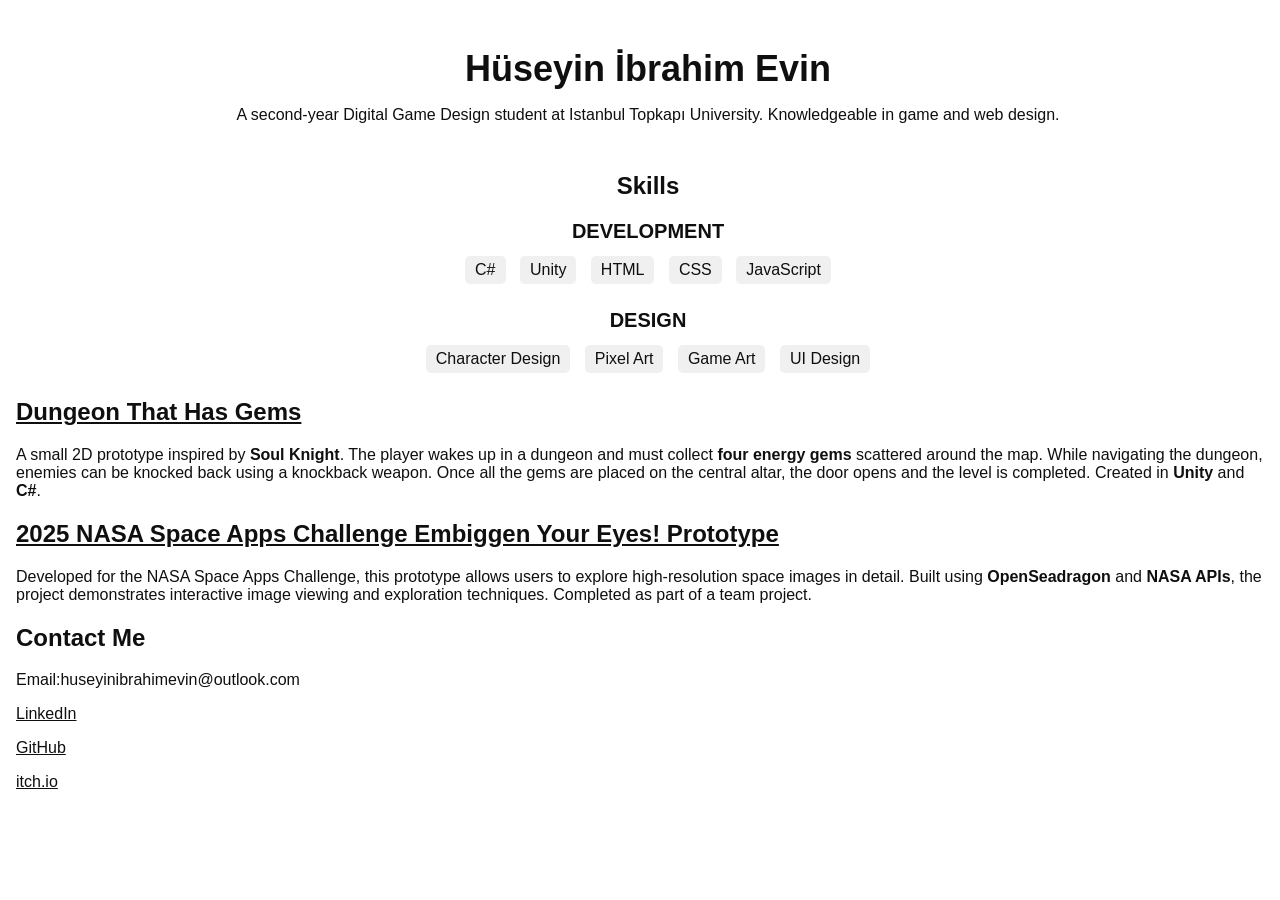
==== index.html @ 10163634 "main" ====
<!DOCTYPE html>
<html lang="en">
  <head>
    <meta charset="UTF-8" />
    <meta name="viewport" content="width=device-width, initial-scale=1.0" />
    <title>Portfolio</title>
    <link rel="stylesheet" href="style.css" />
  </head>
  <body>
    <section id="About">
      <h1>Hüseyin İbrahim Evin</h1>
      <p>
        A second-year Digital Game Design student at Istanbul Topkapı
        University. Knowledgeable in game and web design.
      </p>
    </section>

    <section id="skills" class="section">
      <h1>Skills</h1>
      <div class="skills-list">
        <h3>DEVELOPMENT</h3>
        <span>C#</span>
        <span>Unity</span>
        <span>HTML</span>
        <span>CSS</span>
        <span>JavaScript</span>
        <h3>DESIGN</h3>
        <span>Character Design</span>
        <span>Pixel Art</span>
        <span>Game Art</span>
        <span>UI Design</span>
      </div>
    </section>

    <section id="Projects">
      <div>
        <h2>
          <a href="https://kendaalpasa.itch.io/dungeon-that-has-gems"
            >Dungeon That Has Gems</a
          >
        </h2>
        <p>
          A small 2D prototype inspired by <strong>Soul Knight</strong>. The
          player wakes up in a dungeon and must collect
          <strong>four energy gems</strong> scattered around the map. While
          navigating the dungeon, enemies can be knocked back using a knockback
          weapon. Once all the gems are placed on the central altar, the door
          opens and the level is completed. Created in
          <strong>Unity</strong> and <strong>C#</strong>.
        </p>

        <h2>
          <a href="https://terra-eta-liva.vercel.app/"
            >2025 NASA Space Apps Challenge Embiggen Your Eyes! Prototype</a
          >
        </h2>
        <p>
          Developed for the NASA Space Apps Challenge, this prototype allows
          users to explore high-resolution space images in detail. Built using
          <strong>OpenSeadragon</strong> and <strong>NASA APIs</strong>, the
          project demonstrates interactive image viewing and exploration
          techniques. Completed as part of a team project.
        </p>
      </div>
    </section>

    <section id="Contact">
      <h2>Contact Me</h2>
      <p>Email:huseyinibrahimevin@outlook.com</p>
      <p>
        <a
          href="https://www.linkedin.com/in/h%C3%BCseyin-ibrahim-evin-b07b41365/"
          >LinkedIn</a
        >
      </p>
      <p><a href="https://github.com/kendalpasa">GitHub</a></p>
      <p><a href="https://kendaalpasa.itch.io/">itch.io</a></p>
    </section>

    <script src="script.js"></script>
  </body>
</html>
---- style.css ----
body {
  font-family: Arial, sans-serif;
  margin: 1rem;
  padding: 0;
  color: rgb(15, 15, 15);
}

h3 {
  margin-bottom: 0.5rem;
  font-size: 20px;
}

a {
  text-decoration-style: solid;
  color: rgb(15, 15, 15);
}

#About {
  margin-top: 3rem;
  padding-left: 1rem;
  text-align: center;
  font-size: 16px;
  margin-left: auto;
  margin-right: auto;
}
#About h1 {
  font-size: 36px;
  margin-bottom: 1rem;
}

#skills {
  margin-top: 3rem;
  padding-left: 1rem;
  text-align: center;
  font-size: 16px;
  margin-left: auto;
  margin-right: auto;
}

.skills-list span {
  display: inline-block;
  background-color: #f0f0f0;
  border-radius: 5px;
  padding: 5px 10px;
  margin: 5px;
}
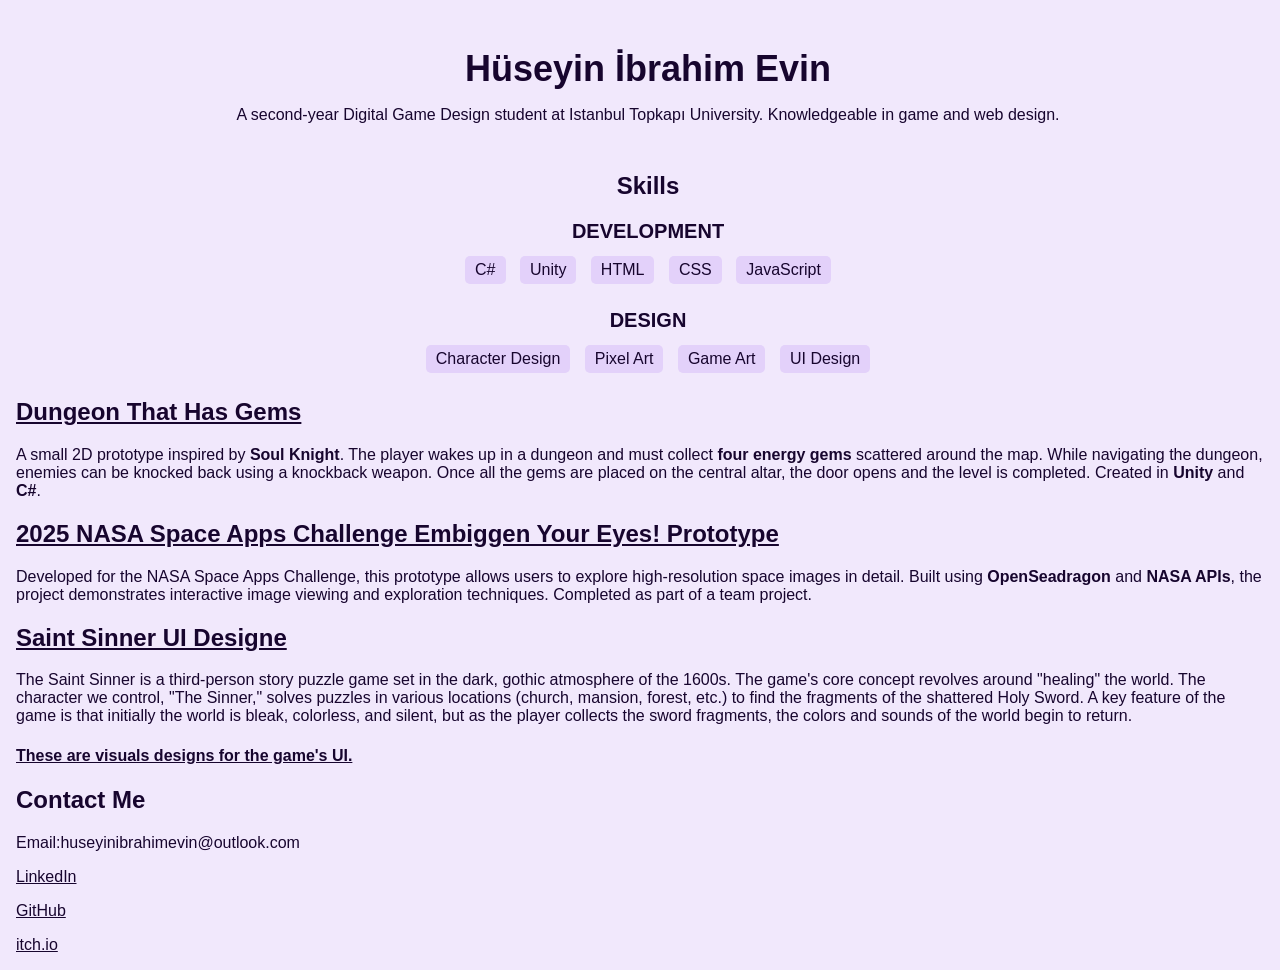
==== commit 05386a0f: "saintsinnerUIdesigne" ====
--- a/index.html
+++ b/index.html
@@ -61,6 +61,21 @@
           project demonstrates interactive image viewing and exploration
           techniques. Completed as part of a team project.
         </p>
+
+        <h2><a href="saintsinnerUI.html">Saint Sinner UI Designe</a></h2>
+        <p>
+          The Saint Sinner is a third-person story puzzle game set in the dark,
+          gothic atmosphere of the 1600s. The game's core concept revolves
+          around "healing" the world. The character we control, "The Sinner,"
+          solves puzzles in various locations (church, mansion, forest, etc.) to
+          find the fragments of the shattered Holy Sword. A key feature of the
+          game is that initially the world is bleak, colorless, and silent, but
+          as the player collects the sword fragments, the colors and sounds of
+          the world begin to return.
+          <a href="saintsinnerUI.html"
+            ><h4>These are visuals designs for the game's UI.</h4></a
+          >
+        </p>
       </div>
     </section>
 
--- a/style.css
+++ b/style.css
@@ -2,7 +2,8 @@
   font-family: Arial, sans-serif;
   margin: 1rem;
   padding: 0;
-  color: rgb(15, 15, 15);
+  background-color: #f1e8fc;
+  color: #17052e;
 }
 
 h3 {
@@ -12,7 +13,7 @@
 
 a {
   text-decoration-style: solid;
-  color: rgb(15, 15, 15);
+  color: #17052e;
 }
 
 #About {
@@ -39,8 +40,20 @@
 
 .skills-list span {
   display: inline-block;
-  background-color: #f0f0f0;
+  background-color: #e3d1fa;
   border-radius: 5px;
   padding: 5px 10px;
   margin: 5px;
 }
+
+.saintsinnerUI {
+  text-align: center;
+  margin-top: 2rem;
+}
+
+.saintsinnerUI img {
+  max-width: 800px;
+  height: auto;
+  display: flex;
+  margin: 1rem auto;
+}
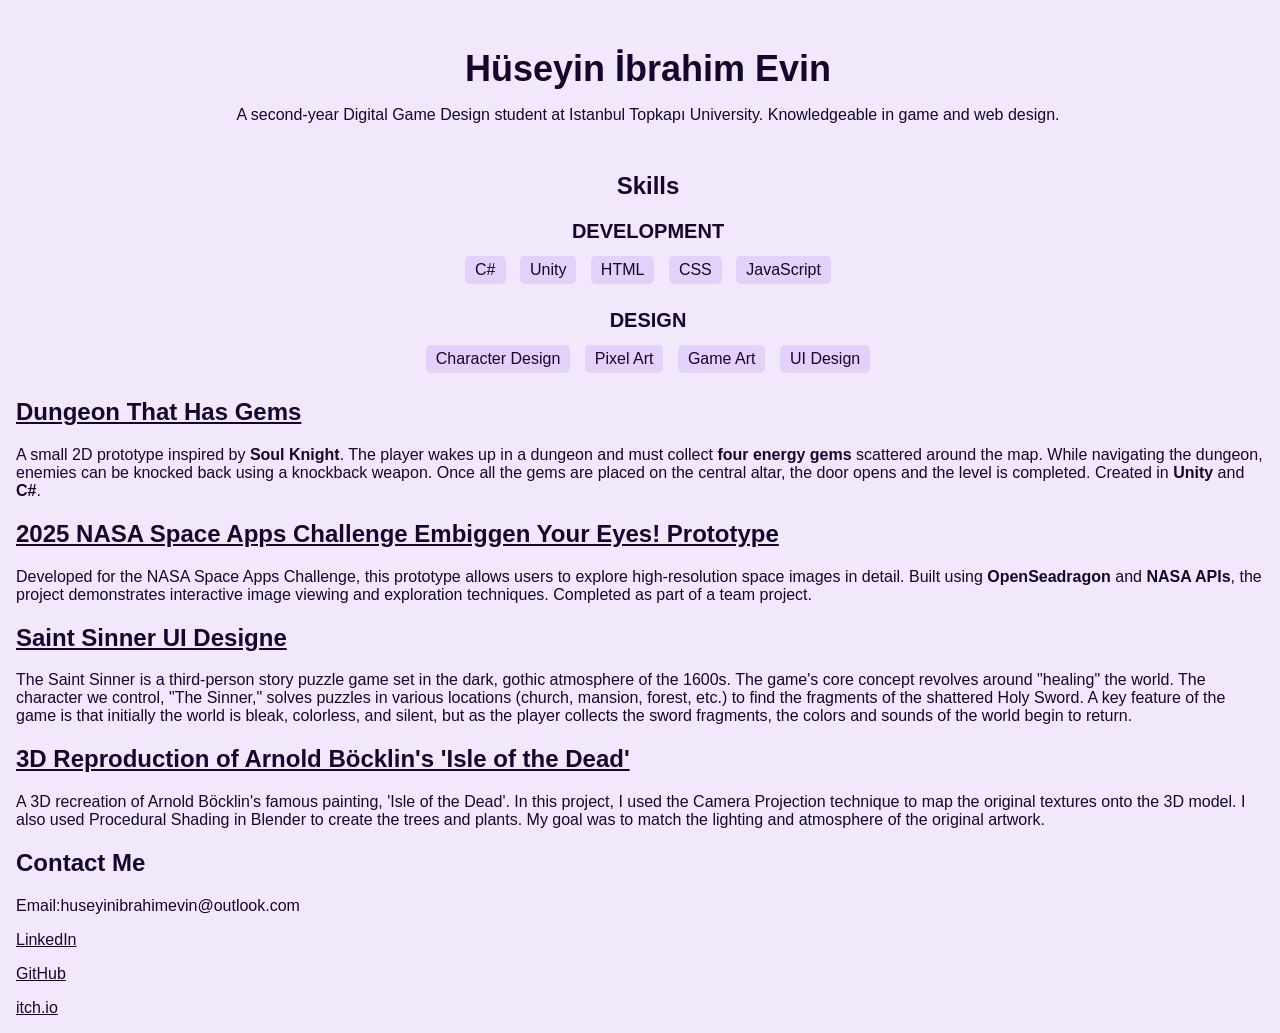
==== commit f0b274ee: "bug" ====
--- a/index.html
+++ b/index.html
@@ -1,97 +1,98 @@
 <!DOCTYPE html>
 <html lang="en">
-  <head>
-    <meta charset="UTF-8" />
-    <meta name="viewport" content="width=device-width, initial-scale=1.0" />
-    <title>Portfolio</title>
-    <link rel="stylesheet" href="style.css" />
-  </head>
-  <body>
-    <section id="About">
-      <h1>Hüseyin İbrahim Evin</h1>
+
+<head>
+  <meta charset="UTF-8" />
+  <meta name="viewport" content="width=device-width, initial-scale=1.0" />
+  <title>Portfolio</title>
+  <link rel="stylesheet" href="style.css" />
+</head>
+
+<body>
+  <section id="About">
+    <h1>Hüseyin İbrahim Evin</h1>
+    <p>
+      A second-year Digital Game Design student at Istanbul Topkapı
+      University. Knowledgeable in game and web design.
+    </p>
+  </section>
+
+  <section id="skills" class="section">
+    <h1>Skills</h1>
+    <div class="skills-list">
+      <h3>DEVELOPMENT</h3>
+      <span>C#</span>
+      <span>Unity</span>
+      <span>HTML</span>
+      <span>CSS</span>
+      <span>JavaScript</span>
+      <h3>DESIGN</h3>
+      <span>Character Design</span>
+      <span>Pixel Art</span>
+      <span>Game Art</span>
+      <span>UI Design</span>
+    </div>
+  </section>
+
+  <section id="Projects">
+    <div>
+      <h2>
+        <a href="https://kendaalpasa.itch.io/dungeon-that-has-gems">Dungeon That Has Gems</a>
+      </h2>
       <p>
-        A second-year Digital Game Design student at Istanbul Topkapı
-        University. Knowledgeable in game and web design.
+        A small 2D prototype inspired by <strong>Soul Knight</strong>. The
+        player wakes up in a dungeon and must collect
+        <strong>four energy gems</strong> scattered around the map. While
+        navigating the dungeon, enemies can be knocked back using a knockback
+        weapon. Once all the gems are placed on the central altar, the door
+        opens and the level is completed. Created in
+        <strong>Unity</strong> and <strong>C#</strong>.
       </p>
-    </section>
 
-    <section id="skills" class="section">
-      <h1>Skills</h1>
-      <div class="skills-list">
-        <h3>DEVELOPMENT</h3>
-        <span>C#</span>
-        <span>Unity</span>
-        <span>HTML</span>
-        <span>CSS</span>
-        <span>JavaScript</span>
-        <h3>DESIGN</h3>
-        <span>Character Design</span>
-        <span>Pixel Art</span>
-        <span>Game Art</span>
-        <span>UI Design</span>
-      </div>
-    </section>
+      <h2>
+        <a href="https://terra-eta-liva.vercel.app/">2025 NASA Space Apps Challenge Embiggen Your Eyes! Prototype</a>
+      </h2>
+      <p>
+        Developed for the NASA Space Apps Challenge, this prototype allows
+        users to explore high-resolution space images in detail. Built using
+        <strong>OpenSeadragon</strong> and <strong>NASA APIs</strong>, the
+        project demonstrates interactive image viewing and exploration
+        techniques. Completed as part of a team project.
+      </p>
 
-    <section id="Projects">
-      <div>
-        <h2>
-          <a href="https://kendaalpasa.itch.io/dungeon-that-has-gems"
-            >Dungeon That Has Gems</a
-          >
-        </h2>
-        <p>
-          A small 2D prototype inspired by <strong>Soul Knight</strong>. The
-          player wakes up in a dungeon and must collect
-          <strong>four energy gems</strong> scattered around the map. While
-          navigating the dungeon, enemies can be knocked back using a knockback
-          weapon. Once all the gems are placed on the central altar, the door
-          opens and the level is completed. Created in
-          <strong>Unity</strong> and <strong>C#</strong>.
-        </p>
+      <h2><a href="saintsinnerUI.html">Saint Sinner UI Designe</a></h2>
+      <p>
+        The Saint Sinner is a third-person story puzzle game set in the dark,
+        gothic atmosphere of the 1600s. The game's core concept revolves
+        around "healing" the world. The character we control, "The Sinner,"
+        solves puzzles in various locations (church, mansion, forest, etc.) to
+        find the fragments of the shattered Holy Sword. A key feature of the
+        game is that initially the world is bleak, colorless, and silent, but
+        as the player collects the sword fragments, the colors and sounds of
+        the world begin to return.
+      </p>
 
-        <h2>
-          <a href="https://terra-eta-liva.vercel.app/"
-            >2025 NASA Space Apps Challenge Embiggen Your Eyes! Prototype</a
-          >
-        </h2>
-        <p>
-          Developed for the NASA Space Apps Challenge, this prototype allows
-          users to explore high-resolution space images in detail. Built using
-          <strong>OpenSeadragon</strong> and <strong>NASA APIs</strong>, the
-          project demonstrates interactive image viewing and exploration
-          techniques. Completed as part of a team project.
-        </p>
+      <h2><a href="3D_Reproduction_of_Arnold_Böcklin's_Isle_of_the_Dead.html">3D Reproduction of Arnold Böcklin's 'Isle
+          of the Dead'</a></h2>
+      <p>
+        A 3D recreation of Arnold Böcklin's famous painting, 'Isle of the Dead'. In this project, I used the Camera
+        Projection technique to map the original textures onto the 3D model. I also used Procedural Shading in Blender
+        to create the trees and plants. My goal was to match the lighting and atmosphere of the original artwork.
+      </p>
+    </div>
+  </section>
 
-        <h2><a href="saintsinnerUI.html">Saint Sinner UI Designe</a></h2>
-        <p>
-          The Saint Sinner is a third-person story puzzle game set in the dark,
-          gothic atmosphere of the 1600s. The game's core concept revolves
-          around "healing" the world. The character we control, "The Sinner,"
-          solves puzzles in various locations (church, mansion, forest, etc.) to
-          find the fragments of the shattered Holy Sword. A key feature of the
-          game is that initially the world is bleak, colorless, and silent, but
-          as the player collects the sword fragments, the colors and sounds of
-          the world begin to return.
-          <a href="saintsinnerUI.html"
-            ><h4>These are visuals designs for the game's UI.</h4></a
-          >
-        </p>
-      </div>
-    </section>
+  <section id="Contact">
+    <h2>Contact Me</h2>
+    <p>Email:huseyinibrahimevin@outlook.com</p>
+    <p>
+      <a href="https://www.linkedin.com/in/h%C3%BCseyin-ibrahim-evin-b07b41365/">LinkedIn</a>
+    </p>
+    <p><a href="https://github.com/kendalpasa">GitHub</a></p>
+    <p><a href="https://kendaalpasa.itch.io/">itch.io</a></p>
+  </section>
 
-    <section id="Contact">
-      <h2>Contact Me</h2>
-      <p>Email:huseyinibrahimevin@outlook.com</p>
-      <p>
-        <a
-          href="https://www.linkedin.com/in/h%C3%BCseyin-ibrahim-evin-b07b41365/"
-          >LinkedIn</a
-        >
-      </p>
-      <p><a href="https://github.com/kendalpasa">GitHub</a></p>
-      <p><a href="https://kendaalpasa.itch.io/">itch.io</a></p>
-    </section>
+  <script src="script.js"></script>
+</body>
 
-    <script src="script.js"></script>
-  </body>
-</html>
+</html>
